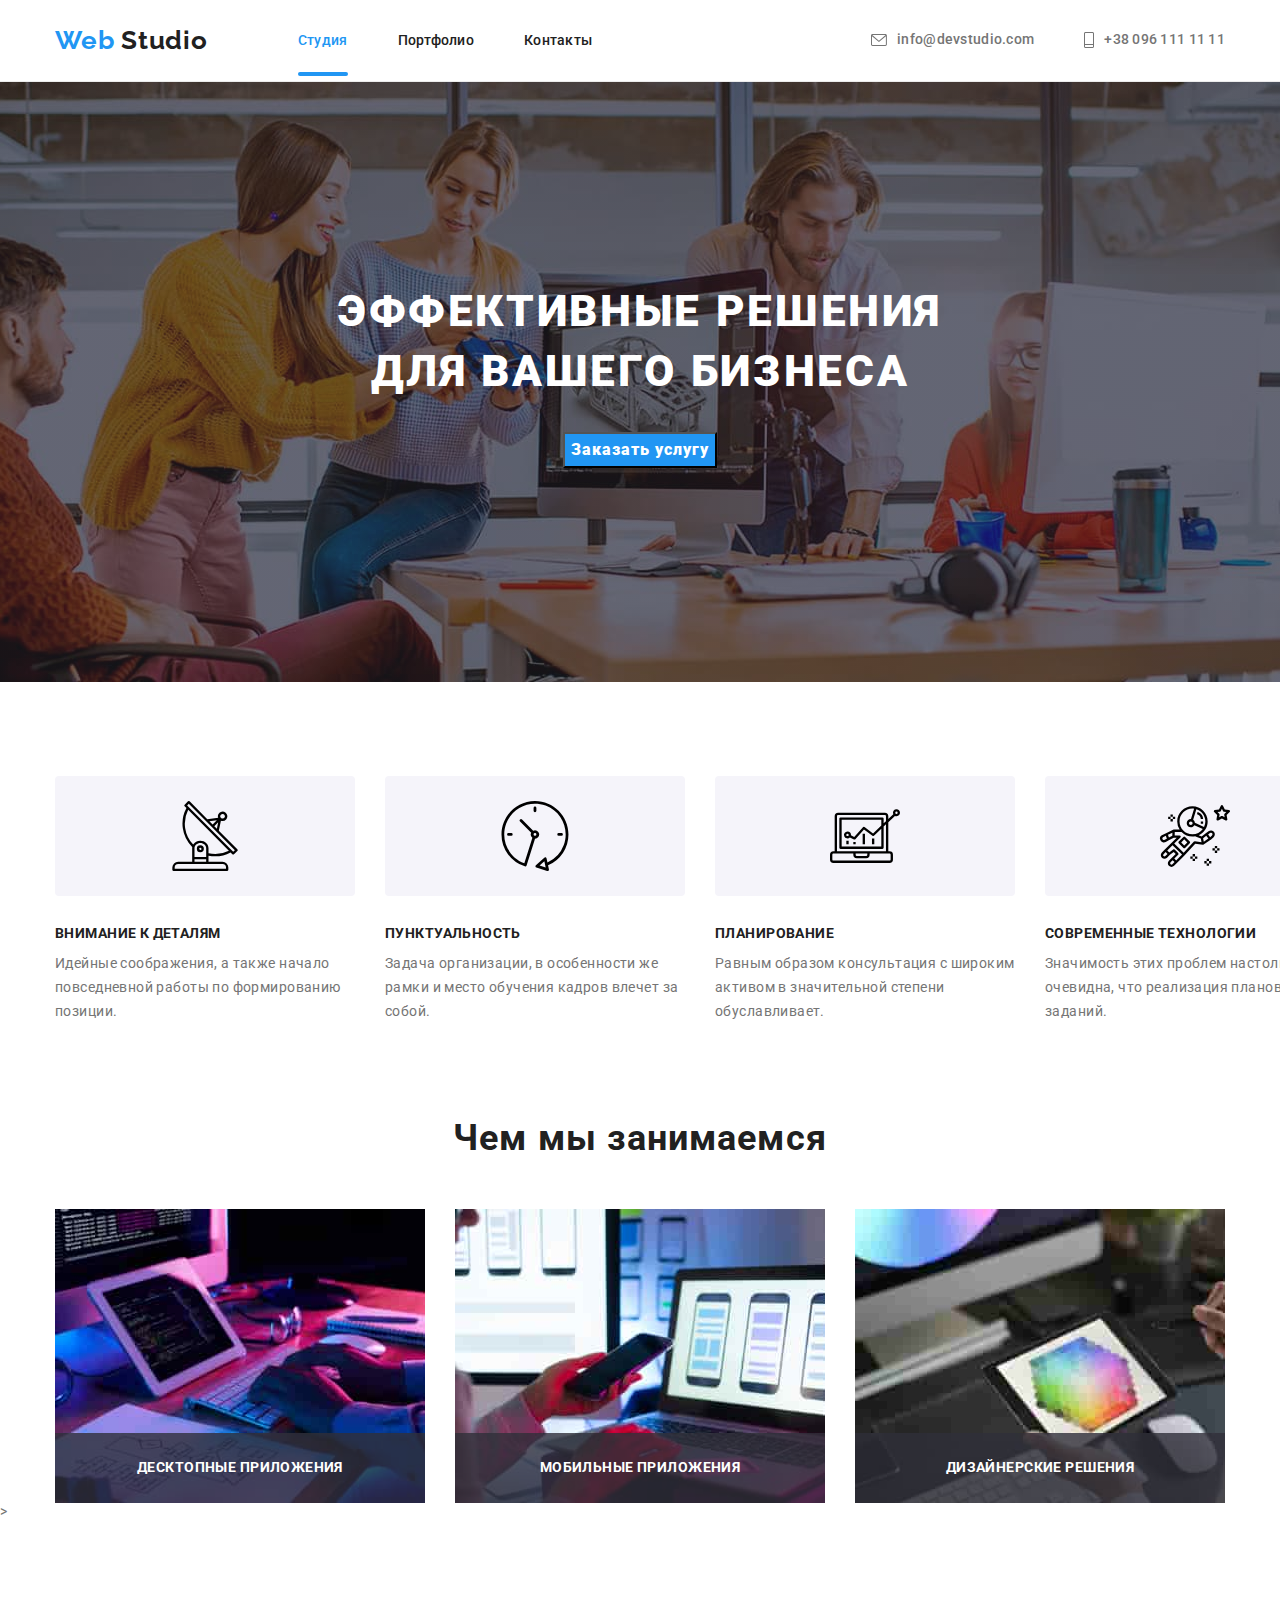
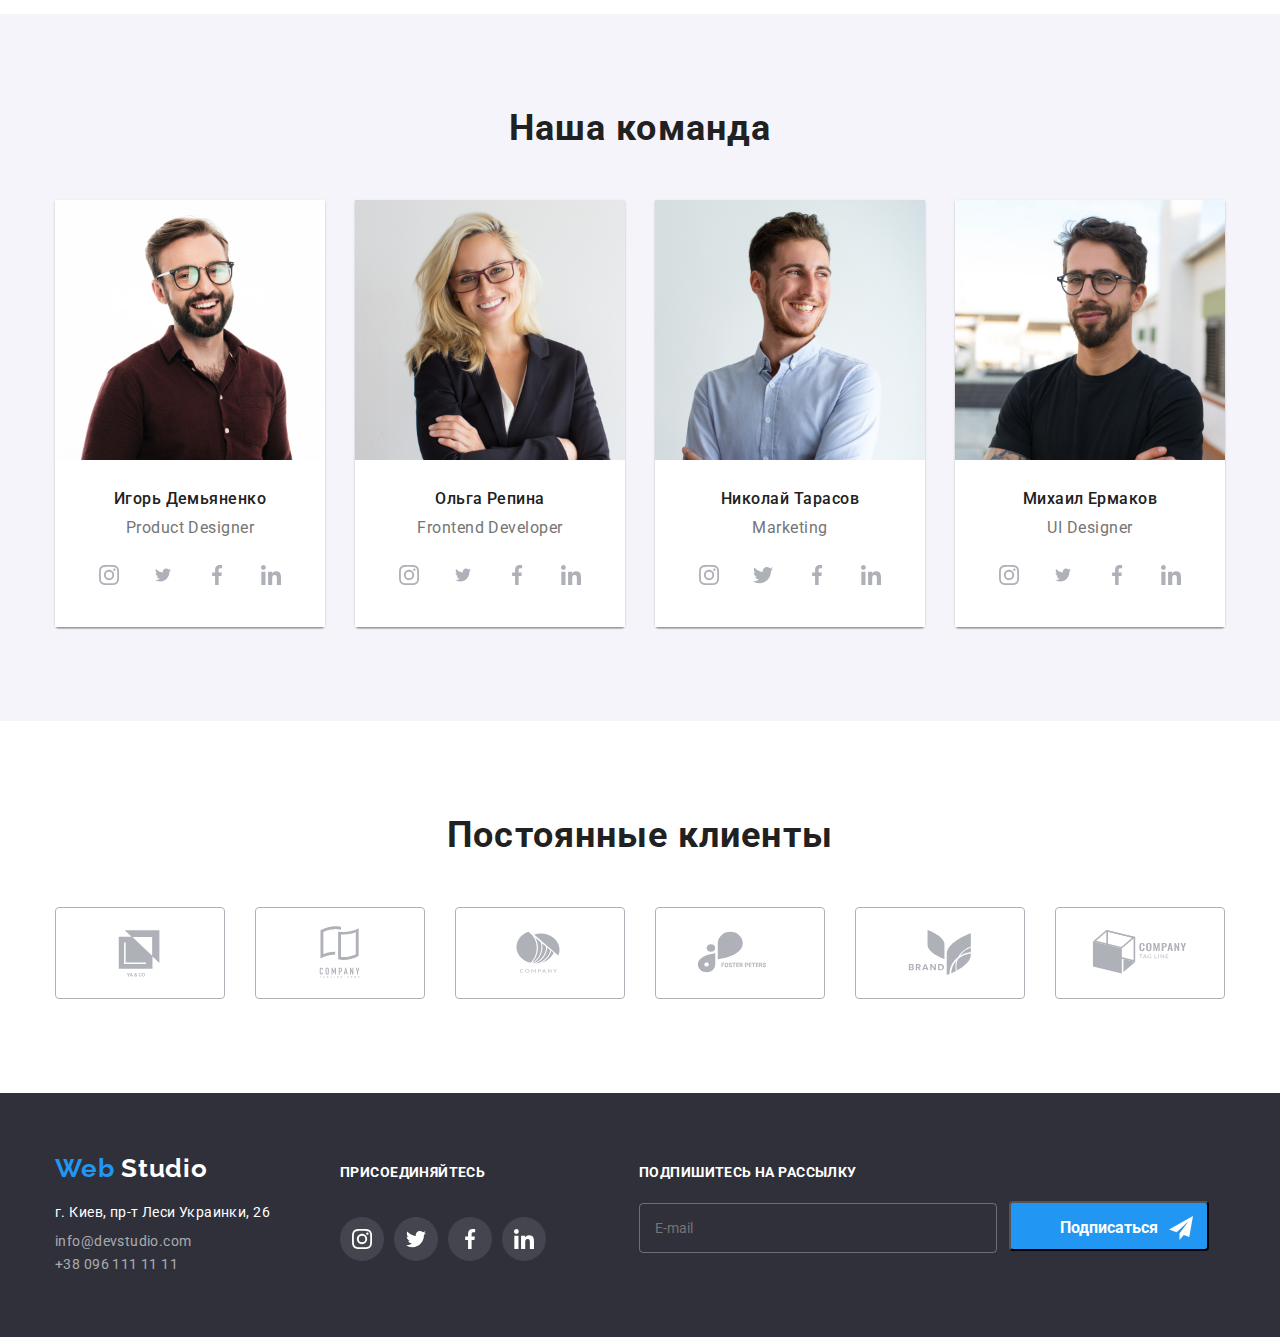
==== index.html @ 875eb4d7 "footer button" ====
<!DOCTYPE html>
<html lang="ru">

<head>
    <meta charset="UTF-8">
    <meta http-equiv="X-UA-Compatible" content="IE=edge">
    <meta name="viewport" content="width=device-width, initial-scale=1.0">
    <title>Document</title>
    <link rel="preconnect" href="https://fonts.googleapis.com">
    <link rel="preconnect" href="https://fonts.gstatic.com" crossorigin>
    <link
        href="https://fonts.googleapis.com/css2?family=Raleway:wght@700&family=Roboto:wght@400;500;700;900&display=swap"
        rel="stylesheet">
    <link rel="stylesheet" href="https://cdn.jsdelivr.net/npm/modern-normalize@1.1.0/modern-normalize.min.css">
    <link rel="stylesheet" href="./css/styles.css"
 </head>
  <body class="body">
    <header class="header">
        <div class="container container-header">
            <nav class="nav">
                <a href="" class="nav-logo"> <span class=nav-logo-begin>Web</span> <span
                    class=nav-logo-end>Studio</span></a>

                <ul class="nav-list">
                    <li class="item"><a href="./index.html" class="nav-list-link current">Студия</a></li>
                    <li class="item"><a class="nav-list-link" href="./portfolio.html">Портфолио</a></li>
                    <li class="item"><a class="nav-list-link" href="">Контакты</a></li>

                </ul>
            </nav>

            <ul class="contacts">
                <li class="contacts-item">
                    <a class="contacts-mail" href="mailto:info@devstudio.com">
                        <svg class="envelope">
                            <use href="./Images/symbol-defs.svg#envelope">
                            </use>
                        </svg>
                        info@devstudio.com
                    </a>
                </li>
                <li class="contacts-item">
                    <a class="contacts-phone" href="tel:+380961111111">
                        <svg class="phone">
                            <use href="./Images/symbol-defs.svg#smartphone">
                            </use>
                        </svg>+38 096 111 11 11
                    </a>
                </li>
            </ul>
        </div>
    </header>
    

    <main>

        <section class="hero">
            <h1 class="hero-title">Эффективные решения для вашего бизнеса
                
            </h1>
                <button data-modal-open class="hero-button" type="button">Заказать услугу</button>
               
            <div class="backdrop is-hidden" data-modal>
                <div class="modal">
                    <button  data-modal-close class="modal-btn">
                    <svg width="18px" height="18px" class="modal-btn-icon">
                        <use href="./Images/symbol-defs.svg#close">
                        </use>
                    </svg></button>
                    <form class="form">
                        <b class="form-title" >Оставьте свои данные, мы вам перезвоним</b>
                       <div class="form-field">
                        <label class="form-label" for="name" id="name">Имя</label>
                        <input class="form-input" type="text"name="name">
                        </div>
                        <div class="form-field">
                        <label class="form-label" for="tel" >Телефон</label>
                        <input class="form-input" type="tel" name="tel" id="tel">
                        </div>
                        <div class="form-field">
                        <label class="form-label" for="email" >Почта</label>
                        <input class="form-input" class="form-input" type="email" name="email" id="email">
                        </div>
                        <div class="form-field"> 
                        <label class="form-label" for="comment">Комментарий</label>
                        <textarea  class="form-comment"  name="comment" id="comment" cols="" rows="10" placeholder="Введите текст"></textarea>
                        </div>
                       <div class="form-field">
                           <input class="form-input" type="checkbox" id="policy">
                        <label class="form-label" for="policy">Соглашаюсь с рассылкой и принимаю 
                            <a href="">Условия договора</a>
                        </label>
                        </div>
                          
                        <button type="submit">Отправить
                        </button>
                       
                    </form>
                </div>
            </div>
        </section>
       
        <!-- СЕКЦИЯ Особенности -->
        <section class="features-section">
            <div class="container">
                <h2  hidden
                class="section-title">Особенности</h2>
                    <ul class="features-list">
                        <li class="features-item">
                            <div class="features-item-desc">
                                <svg class="features-icon">
                                    <use href="./Images/symbol-defs.svg#antenna"></use>
                                </svg>
                            </div>
                        <h3 class="features-title">Внимание к деталям</h3>
                        <p class="features-desс">Идейные соображения, а также начало повседневной работы по формированию позиции.</p>
                        </li>
                        <li class="features-item">
                            <div class="features-item-desc">
                                <svg class="features-icon">
                                    <use href="./Images/symbol-defs.svg#clock"></use>
                                </svg>
                            </div>
                            <h3 class="features-title">Пунктуальность</h3>
                            <p class="features-desс">Задача организации, в особенности же рамки и место обучения кадров влечет за собой.</p>
                        </li>
                        <li  class="features-item">
                            <div class="features-item-desc">
                                <svg class="features-icon">
                                <use href="./Images/symbol-defs.svg#diagram"></use>
                                </svg>
                            </div>
                            <h3 class="features-title">Планирование</h3>
                            <P class="features-desс">Равным образом консультация с широким активом в значительной степени обуславливает.</P>
                        </li>
                        <li class="features-item">
                            <div class="features-item-desc">
                                <svg class="features-icon">
                                    <use href="./Images/symbol-defs.svg#astronaut"></use>
                                </svg>
                            </div>
                            <h3 class="features-title">Современные технологии</h3>
                            <p class="features-desс" >Значимость этих проблем настолько очевидна, что реализация плановых заданий.</p>
                        </li>
                    </ul>
            </div>
                    
        </section>   
                
        <!-- Секция Чем мы занимаемся -->
        <section class="activities-section">
            <div class="container">
            <h2 class="section-title">Чем мы занимаемся</h2>
                <ul class="activities">
                    <li class="activities-item"> <img src="./Images/pic1.jpg" alt="Десктоп" width="370">
                    <div class="activities-item-header">
                        <h3 class="activities-title">Десктопные приложения</h3>
                    </div>
                    </li>
                    <li class="activities-item"> <img src="./Images/pic2.jpg" alt="Мобильные приложения" width="370">
                        <div class="activities-item-header">
                            <h3 class="activities-title">Мобильные приложения</h3>
                        </div>
                    </li>
                    <li class="activities-item"> <img src="./Images/pic3.jpg" alt="Графика" width="370">
                        <div class="activities-item-header">
                            <h3 class="activities-title">Дизайнерские решения</h3>
                        </div>
                    </li>

                </ul>
            </div>>

        </section>
        <!-- Секция Наша команда -->
        <section class="section-team">
            <div class="container"><h2 class="section-title">Наша команда</h2>
                <ul class="team">
                    <li>
                        <img src="./Images/photo1.jpg" alt="Игорь Демьяненко" width="270">
                       <div class="team-member"> <h3 class="name">Игорь Демьяненко</h3>
                        <p class="job">Product Designer</p>
                        <ul class="social-net">
                            <li class="net-name">
                               <a class="social-link" href="" >
                                    <svg width="20px" height="20px" class="social-item">
                                        <use
                                            href="./Images/symbol-defs.svg#instagram">
                                        </use>
                                    </svg>
                                </a>
                            </li>
                            <li class="net-name">
                               <a class="social-link" href="">
                                <svg width="20px" height="16px" class="social-item">
                                    <use
                                        href="./Images/symbol-defs.svg#twitter">
                                    </use>
                                </svg>
                               </a>
                            </li>
                            <li class="net-name">
                                <a class="social-link" href="">
                                    <svg  width="20px" height="20px" class="social-item">
                                        <use
                                            href="./Images/symbol-defs.svg#facebook">
                                        </use>
                                    </svg>
                                </a>
                            </li>
                            <li class="net-name">
                                <a class="social-link" href="">
                                    <svg width="20px" height="20px" class="social-item">
                                        <use
                                            href="./Images/symbol-defs.svg#linkedin">
                                        </use>
                                    </svg>
                                </a>
                            </li>
                        </ul>
                        </div>
                    </li>
                    <li>
                        <img src="./Images/photo2.jpg" alt="Ольга Репина" width="270">
                        <div class="team-member"><h3 class="name">Ольга Репина</h3>
                        <p class="job">Frontend Developer</p>
                        <ul class="social-net">
                            <li class="net-name">
                                <a class="social-link" href="">
                                    <svg width="20px" height="20px" class="social-item">
                                        <use
                                            href="./Images/symbol-defs.svg#instagram">
                                        </use>
                                    </svg>
                                </a>
                            </li>
                            <li class="net-name">
                                <a class="social-link" href="">
                                    <svg width="20px" height="16px"class="social-item">
                                        <use
                                            href="./Images/symbol-defs.svg#twitter">
                                        </use>
                                    </svg>
                                </a>
                            </li>
                            <li class="net-name">
                                <a class="social-link"
                                href="">
                                    <svg width="20px" height="20px" class="social-item">
                                        <use
                                            href="./Images/symbol-defs.svg#facebook">
                                        </use>
                                    </svg>
                                </a>
                            </li>
                            <li class="net-name">
                                <a class="social-link"     href="">
                                <svg width="20px" 
                                height="20px" class="social-item">
                                    <use
                                        href="./Images/symbol-defs.svg#linkedin">
                                    </use>
                                </svg>
                               </a>
                            </li>
                        </ul>
                        </div>
                    </li>
                    <li>
                        <img src="./Images/photo3.jpg" alt="Николай Тарасов" width="270">
                        <div class="team-member"><h3 class="name">Николай Тарасов</h3>
                            <p class="job">Marketing</p>
                            <ul class="social-net">
                                <li class="net-name">
                                    <a class="social-link"  href="">
                                        <svg width="20px" height="20px"
                                        height="20px"  class="social-item">

                                            <use
                                                href="./Images/symbol-defs.svg#instagram">
                                            </use>
                                        </svg>
                                    </a>
                                </li>
                                <li class="net-name">
                                    <a class="social-link" href="">
                                        <svg width="20px" height="16px class="social-item">
                                            <use
                                                href="./Images/symbol-defs.svg#twitter">
                                            </use>
                                        </svg>
                                    </a>
                                </li>
                                <li class="net-name">
                                    <a class="social-link"     href="">
                                        <svg width="20px" height="20px" class="social-item">
                                            <use
                                                href="./Images/symbol-defs.svg#facebook">
                                            </use>
                                        </svg>
                                    </a>
                                </li>
                                <li class="net-name">
                                    <a class="social-link"     href="">
                                        <svg width="20px" height="20px" class="social-item">
                                            <use
                                                href="./Images/symbol-defs.svg#linkedin">
                                            </use>
                                        </svg>
                                    </a>
                                </li>
                            </ul>
                            
                            </div>
                    </li>
                    <li>
                        <img src="./Images/photo4.jpg" alt="Михаил Ермаков" width="270">
                        <div class="team-member"><h3 class="name">Михаил Ермаков</h3>
                            <p class="job">UI Designer</p>
                            <ul class="social-net">
                                <li class="net-name">
                                    <a class="social-link"     href="">
                                    <svg width="20px" height="20px class="social-item">
                                        <use
                                            href="./Images/symbol-defs.svg#instagram">
                                        </use>
                                    </svg>
                                   </a>
                                </li>
                                <li class="net-name">
                                    <a class="social-link"     href="">
                                    <svg width="20px" height="16px" class="social-item">
                                        <use
                                            href="./Images/symbol-defs.svg#twitter">
                                        </use>
                                    </svg>
                                   </a>
                                </li>
                                <li class="net-name">
                                    <a class="social-link"     href="">
                                        <svg width="20px" height="20px" class="social-item">
                                            <use
                                                href="./Images/symbol-defs.svg#facebook">
                                            </use>
                                        </svg>
                                    </a>
                                </li>
                                <li class="net-name">
                                    <a class="social-link"     href="">
                                    <svg width="20px" height="20px" class="social-item">
                                        <use
                                            href="./Images/symbol-defs.svg#linkedin">
                                        </use>
                                    </svg>
                                   </a>
                                </li>
                            </ul></div>
                    </li>
    
                </ul></div>
            
        </section>

 <!-- Секция Постоянные клиенты -->
        <section class="section-clients">
            <div class="container">
                <h2 class="section-title">Постоянные клиенты</h2>
                <ul class="clients-list">
                    <li class="clients-list-item">
                        <a class="clients-link"   href="">
                            <svg width="106px" height="60px" class="clients-icon">
                                <use href="./Images/symbol-defs.svg#logo1">
                                </use>
                            </svg>
                        </a>
                    </li>
                    <li class="clients-list-item">
                        <a class="clients-link"   href="">
                            <svg width="106px" height="60px" class="clients-icon">
                                <use href="./Images/symbol-defs.svg#logo2">
                                </use>
                            </svg>
                        </a>
                    </li>
                    <li class="clients-list-item">
                        <a class="clients-link"   href=""">
                            <svg width="106px" height="60px" class="clients-icon">
                                <use href="./Images/symbol-defs.svg#logo3">
                                </use>
                            </svg>
                        </a>   
                    </li>
                    <li class="clients-list-item">
                        <a class="clients-link"   href="">
                            <svg width="106px" height="60px" class="clients-icon">
                                <use href="./Images/symbol-defs.svg#logo4">
                                </use>
                            </svg>
                        </a>
                    </li>
                    <li class="clients-list-item">
                        <a class="clients-link"   href="">
                            <svg width="106px" height="60px" class="clients-icon">
                                <use href="./Images/symbol-defs.svg#logo5">
                                </use>
                            </svg>
                        </a>
                    </li>
                    <li class="clients-list-item">
                        <a class="clients-link"   href="">
                            <svg width="106px" height="60px" class="clients-icon">
                                <use href="./Images/symbol-defs.svg#logo6">
                                </use>
                            </svg>
                        </a>
                    </li>
                </ul>
            </div>
        </section>   
    </main>
    <footer class="footer">
            <div class="container footer-container">
                <div class="logo-part">
                    <a class="footer-logo" href=""><span class=footer-logo-begin>Web</span> <span class=footer-logo-end>Studio</span></a>
                    <address class="add">
                        <p class="post-add">г. Киев, пр-т Леси Украинки, 26</p>
                        <ul class="add-info">
                            <li><a class="footer-contacts"href="mailto:info@devstudio.com">info@devstudio.com</a>
                            </li>
                            <li><a class="footer-contacts"href="tel:+380961111111">+38 096 111 11 11</a></li>
                        </ul>
                    </address>
                </div>
                    <div class="join-part">
                        <h3 class="title-join">ПРИСОЕДИНЯЙТЕСЬ</h3>
                        <ul class="social-net">
                            <li class="net-name-footer">
                               <a class="footer-link" href="">
                                    <svg width="20px" height="20px"class="social-item">
                                        <use
                                            href="./Images/symbol-defs.svg#instagram">
                                        </use>
                                    </svg>
                                </a>
                            </li>
                            <li class="net-name-footer">
                               <a class="footer-link" href="">
                                <svg width="20px" height="16px class="social-item">
                                    <use
                                        href="./Images/symbol-defs.svg#twitter">
                                    </use>
                                </svg>
                               </a>
                            </li>
                            <li class="net-name-footer">
                                <a class="footer-link" href="">
                                    <svg width="20px" height="20px"  class="social-item">
                                        <use
                                            href="./Images/symbol-defs.svg#facebook">
                                        </use>
                                    </svg>
                                </a>
                            </li>
                            <li class="net-name-footer">
                                <a class="footer-link" href="">
                                    <svg width="20px" height="20px" class="social-item">
                                        <use
                                            href="./Images/symbol-defs.svg#linkedin">
                                        </use>
                                    </svg>
                                </a>
                            </li>
                        </ul>

                    </div>
                <div class="subscribe-form">
                    <form>
                        <h3 class="title-join">ПОДПИШИТЕСЬ НА РАССЫЛКУ</h3>
                    <label for="email"></label>
                    <div class="subscribe-field"><input class="footer-input" type="email" name="email" id="email"placeholder="E-mail">
                        <button class="subscribe-btn" type="submit">Подписаться
                            <svg class="subscribe-icon" width="24px" height="24px">
                                <use href="./Images/symbol-defs.svg#send">
                                </use>
                            </svg>
                        </button></div>
                    
                    </form>
                </div>
            </div>
    </footer>
    <script src="./js/modal.js"></script>
    </body>
</html>
---- css/styles.css ----
:root{
    --main-font-family:Roboto,
    sans-serif;
    --secondary-font-family:Raleway,
    sans-serif;

    --primary-text-color:#757575;
    --title-text-color:rgba(33, 33, 33, 1);
    --accent-color:#2196F3;
    --primary-background-color:#FFFFFF;
    --secondary-background-color:rgba(245, 244, 250, 1);
    --dark-background-color: rgba(47, 48, 58, 1);
    --primary-white-color: rgba(255, 255, 255, 1);
    
    --examples-item-gap:30px;
}
.body{
    font-family:var(--main-font-family);
    font-size: 14px;
    line-height: 1.18;
    background-color: var(--primary-background-color);
    color: var(--primary-text-color);
    }

    h1,h2,h3,h4,h5,h6,p {
        margin: 0px;
        margin: 0px;
    }

     ul {
        list-style: none;
        margin: 0px;
        padding: 0px;
    }

    img{
        display: block;
    }
    
.header{
    padding-top: 25px;
    padding-bottom: 25px;
    border-bottom: 1px solid #ECECEC;;

}
.container{
    width: 1200px;
    margin-left: auto;
    margin-right: auto;
    padding-left: 15px;
    padding-right: 15px;
 
}
.container-header{
    display: flex;
    align-items: center;
}

.nav{
    display:flex;
    align-items: center;

    text-decoration: none;
    
}

.nav-logo{
    font-family: var(--secondary-font-family);
    font-size: 26px;
    font-weight: 700;
    line-height: 1.19;
    letter-spacing: 0.03em;
    text-decoration: none;
}

.nav-logo-begin{
    color:var(--accent-color);
   
}
.nav-logo-end {
    color:var(--title-text-color);
    
}

.nav-list{
    display:flex;
    align-items: center; 
    margin-left: 90px;

}

.nav-list-link{
    color: var(--title-text-color);
    text-decoration:none;
    font-weight: 500;
    font-size: 14px;
    line-height: 1.14;
    letter-spacing: 0.02em;
    transition: color 250ms cubic-bezier(0.4, 0, 0.2, 1);
    
}

.item:not(:last-child) {
    margin-right: 50px;
}

.nav-list-link:hover,
.nav-list-link:focus {
    color:var(--accent-color);
}

.nav-list-link.current {
    position: relative;
    color:var(--accent-color);
    padding-bottom: 28px;
    
}
.nav-list-link.current::after{
    position: absolute;
    bottom: 0;
    left:0;
    content:"";
    display: block;
    width: 100%;
    height: 4px;
    border-radius:2px;
    background-color:var(--accent-color);

}
.contacts{
    display:flex;
    margin-left: auto;

}
.contacts-item{
    align-items: center; 
    color:rgba(117, 117, 117, 1)   
    ;
    transition: color 250ms cubic-bezier(0.4, 0, 0.2, 1),fill 250ms cubic-bezier(0.4, 0, 0.2, 1);
    
}
.contacts>li:not(:last-child){
    margin-right: 50px;
}
.contacts-item>:hover,
.contacts-item>:focus{
    color: var(--accent-color);
    fill: var(--accent-color);
    
}

.envelope{
    display: block;
    width: 16px;
    height: 12px;
    margin-right: 10px;
    fill:currentColor;
    
}

.contacts-mail{
    display: flex;
    align-items: center;
    font-weight: 500;
    font-size: 14px;
    line-height: 1.14;
    letter-spacing: 0.02em;
    text-decoration:none;
    color:var(--primary-text-color);
    transition: color 250ms cubic-bezier(0.4, 0, 0.2, 1);

}

.phone{
    display: block;
    width: 10px;
    height: 16px;
    margin-right: 10px;
    fill:currentColor;

}

.contacts-phone{
    display: flex;
    align-items: center;
    font-weight: 500;
    font-size: 14px;
    line-height: 1.14;
    letter-spacing: 0.02em;
    text-decoration:none;
    color:var(--primary-text-color);
    transition: color 250ms cubic-bezier(0.4, 0, 0.2, 1);
}

/* hero */
.hero{
    padding-top: 200px;
    padding-bottom: 200px;
    background-color:var(--dark-background-color);
    background-image:linear-gradient(to right, rgba(47,48,58,0.4),rgba(47,48,58,0.4)),
    url(../Images/hero.jpg);
    background-repeat: no-repeat;
    background-position: center;
    background-size:cover;
    height: 600px;
    max-width: 1600px;
    margin: 0 auto;
    text-align: center;
}

.hero-title{
    font-weight: 900;
    font-size: 44px;
    line-height:1.36;
    text-transform: uppercase;
    letter-spacing: 0.06em;
    width: 696px;
    margin: 0 auto;
    margin-bottom: 30px;
    color:var(--primary-white-color);

}

.hero-button{
    font-family:inherit;
    font-weight:900;
    font-size: 16px;
    line-height: 1.87;
    align-items: center;
    letter-spacing: 0.06em;
    color:var(--primary-white-color);
    background-color:var(--accent-color);
    cursor:pointer;
    transition: background-color 250ms cubic-bezier(0.4, 0, 0.2, 1);
    }

.hero-button:hover,
.hero-button:focus{
    background-color: rgba(33, 150, 243, 1);
    
    }
/* section features*/
.features-section{
    padding-top: 94px;
    padding-bottom: 94px;
}

.section-title{
    margin-bottom: 50px;
    font-weight: 700;
    font-size: 36px;
    line-height: 1.16;
    text-align: center;
    letter-spacing: 0.03em;

    color:var(--title-text-color);
}
.features-list{
    display: flex;
    
}
.features-item-desc{
    display: flex;
    align-items: center;
    justify-content: center;
    width: calc(100%/4)-30px; 
    height: 120px;
    background: #F5F4FA;
    border-radius: 4px;
    margin-bottom: 30px;

}

.features-icon{
    display: block;
    width: calc(100%/4)-30px; ;
    height: 70px;

}

.features-item{
    width: calc(100%/4)-30px;
}

.features-item:not(:last-child){
    margin-right: 30px;
}

.features-title{
    margin-bottom: 10px;
    font-weight: 700;
    font-size: 14px;
    line-height: 1.14;
    letter-spacing: 0.03em;
    text-transform: uppercase;
    color:var(--title-text-color);
}

.features-desс{
    font-size: 14px;
    line-height: 1.71;
    letter-spacing: 0.03em;
    color:var(--primary-text-color);
    
  }

  /* Чем мы занимаемся */
.activities-section{
    padding-bottom: 94px;
}
.activities{
    display: flex;
  }
    
.activities-item{
    position: relative;
    width: calc(100%-60px)/3;
    z-index: 1;
}

.activities-item:not(:last-child){
    margin-right: 30px;
}
  
.activities-item-header{
    position: absolute;
    display: inline-block;
    bottom: 0;
    left: 0;
    width: 100%;
    height: 70px;
    padding-top: 27px;
    padding-bottom: 27px;
    background-color:rgba(47, 48, 58, 0.8);
   
}
.activities-title{
    text-transform: uppercase;
    font-weight: 700;
    font-size: 14px;
    line-height: 1.14;
    text-align: center;
    letter-spacing: 0.03em;
    color:var(--primary-white-color);
}
}
.section-title{
    margin-bottom: 50px;
  }

/* section team */
.section-team{
    padding-top: 94px;
    padding-bottom: 94px;
    background-color:var(--secondary-background-color);
}

.team{
    display: flex;
}

.team>li{
    width: calc(100%-90px)/4;
    box-shadow: 0px 1px 3px rgba(0, 0, 0, 0.12), 0px 1px 1px rgba(0, 0, 0, 0.14), 0px 2px 1px rgba(0, 0, 0, 0.2); 
    border-radius: 0px 0px 4px 4px;
}

.team>li:not(:last-child){
    margin-right: 30px;
}
.team-member{
    padding-top: 30px;
    padding-bottom: 30px;
    background-color:var(--primary-background-color);
}
.name{
    font-weight: 500;
    font-size: 16px;
    line-height: 1.18;
    text-align: center;
    letter-spacing: 0.03em;
    color: var(--title-text-color);

    margin-bottom: 10px;
}
    
.job{
    font-size: 16px;
    line-height: 1.18;
    text-align: center;
    letter-spacing: 0.03em;
    color:var(--primary-text-color);
   
}
.social-net{
    display: flex;
    justify-content: center;
    margin-top: 16px;
   
}
.net-name{
    display: flex;
    align-items:center;
    justify-content: center;
    border-radius:50%;
    
}
.net-name:not(:last-child){
    margin-right: 10px;
}

.social-link{
    display: flex;
    width: 44px;
    height: 44px;
    align-items:center;
    justify-content: center;
    border-radius:50%;
    fill: #AFB1B8;
    transition: background-color 250ms cubic-bezier(0.4, 0, 0.2, 1), fill 250ms cubic-bezier(0.4, 0, 0.2, 1);
    
}

.social-item{
    display: block;
}

.social-link:hover,
.social-link:focus{
    fill:var(--primary-white-color);
    background-color:var(--accent-color);

}
  /* Section Постоянные клиенты */
.section-clients{ 
    padding-top: 94px;
    padding-bottom: 94px;
}
.clients-list{
    display: flex;
    justify-content: center;
    align-items:center;

}
.clients-list-item{
    fill: rgba(175, 177, 184, 1);

    }
.clients-list-item:not(:last-child){
    margin-right: 30px;
}
   
.clients-link{
    display: block;
    display: flex;
    align-items:center;
    justify-content: center;
    width: 170px ;
    height: 92px;
    box-sizing: border-box;
    border: 1px solid #AFB1B8;
    border-radius: 4px;
    transition: border 250ms cubic-bezier(0.4, 0, 0.2, 1);
    
}
.clients-link:hover,
.clients-link:focus{
    border: 1px solid var(--accent-color);
    
}

.clients-link:hover .clients-icon,
.clients-link:focus .clients-icon{
    fill: var(--accent-color);
}
.clients-icon{
    display: block;
    fill: rgba(175, 177, 184, 1);
    transition: fill 250ms cubic-bezier(0.4, 0, 0.2, 1);
}

/* footer */

.footer{
    padding-top: 60px;
    padding-bottom: 60px;
    background-color:var(--dark-background-color);
}
.footer-container{
    display: flex;
    align-items: baseline;
}
.footer-logo{
    margin-bottom: 20px;
    display: block;
    font-family: var(--secondary-font-family);
    font-weight: 700;
    font-size: 26px;
    line-height: 1.19;
    letter-spacing: 0.03em;
    text-decoration: none;
    
}
.footer-logo-begin{
    color:var(--accent-color);
}

.footer-logo-end {
    color: var(--primary-white-color);
    
}
.add{
    font-style: normal;
}
.post-add{
    margin-bottom: 9px;
    font-size: 14px;
    line-height: 1.17;
    letter-spacing: 0.03em;
    color:var(--primary-white-color);
    
}
.footer-contacts:not(:last-child){
    margin-bottom: 9px;
}
 
.footer-contacts{
    font-size: 14px;
    line-height: 1.71;
    letter-spacing: 0.03em;
    color: rgba(255, 255, 255, 0.6);
    text-decoration: none;
    transition: text-decoration 250ms cubic-bezier(0.4, 0, 0.2, 1);
}

.footer-contacts:hover,
.footer-contacts:focus{
    text-decoration: underline;
}

.net-name-footer{
    display: flex;
    align-items:center;
    justify-content: center;
    border-radius:50%;
    background-color:rgba(255, 255, 255, 0.1);}

.net-name-footer:not(:last-child){
    margin-right: 10px;}

.footer-link{
    display: block;
    display: flex;
    width: 44px;
    height: 44px;
    align-items:center;
    justify-content: center;
    border-radius:50%;
    fill: var(--primary-white-color);
    transition: background-color 250ms cubic-bezier(0.4, 0, 0.2, 1);
}

.footer-link:hover,
.footer-link:focus{
     background-color:var(--accent-color);
}
.subscribe-form{
    margin-left: 93px;
}
.join-part{
    display: flex;
    flex-direction:column ;
    margin-left: 70px;
}

.title-join{
    display: block;
    margin-bottom: 20px; 
    font-weight: 700;
    font-size: 14px;
    line-height: 1.14;
    letter-spacing: 0.03em;
    text-transform: uppercase;
    color:var(--primary-white-color);

}
.subscribe-field{
    display: flex;
    align-items: baseline;
}
.footer-input{
    width: 358px;
    height: 50px;
    margin-right: 12px;
    padding: 15px;
    border: 1px solid rgba(255, 255, 255, 0.3);
    background-color:transparent;
    border-radius:4px;
    
}
.subscribe-btn{
    position: relative;
    width: 200px;
    height: 50px;
    padding: 10px 28px;
    background-color: var(--accent-color);
    color:var(--primary-white-color);
    font-size: 16px;
    font-weight: 700;
    line-height: 1.88;
    border-radius:4px;
}
.sign{
    padding-left: 10px;
    
}
.subscribe-icon{
  position: absolute;
  top: 13px;
  left: 148px;
  margin-left: 10px;
  /* top: 148px 13px; */
}
    
/* Портофолио */

.projects-section{
    padding-top: 94px;
    padding-bottom: 94px;
}

.projects{
    display: flex;
    justify-content: center;
    margin-bottom: 50px;
}
.project-item:not(:last-child){
    margin-right: 8px;
}
.project-button { 
    padding: 6px 22px;
    font-family: inherit;
    font-weight: 500;
    font-size: 16px;
    line-height: 1.62;
    text-align: center;
    letter-spacing: 0.03em;

    color: var(--title-text-color);
    background-color: var(-secondary-background-color);
    cursor: pointer;
    border:transparent;
    border-radius: 4px;
    transition: background-color 250ms cubic-bezier(0.4, 0, 0.2, 1), color 250ms cubic-bezier(0.4, 0, 0.2, 1),
    box-shadow 250ms cubic-bezier(0.4, 0, 0.2, 1);

}

.project-button:hover,
.project-button:focus {
    background-color: var(--accent-color);
    color: var(--primary-white-color);
    box-shadow: 0px 3px 1px rgba(0, 0, 0, 0.1), 0px 1px 2px rgba(0, 0, 0, 0.08), 0px 2px 2px rgba(0, 0, 0, 0.12);
    border-radius: 4px;
}

.examples{
    display: flex;
    flex-wrap: wrap;
    flex-basis: calc(100%/3 - var(--examples-item-gap));
    margin-left: calc(-1*var(--examples-item-gap));
    margin-top: calc(-1*var(--examples-item-gap));
    
}

.examples-item{
   width: 370px;
   margin-left: var(--examples-item-gap);
   margin-top: var(--examples-item-gap);
   border-bottom: 1px solid #eeeeee;
}

.examples-link{
    position: relative;
    display: block;
    margin: 0;
    padding: 0;
    text-decoration: none;
    transition: box-shadow 250ms cubic-bezier(0.4, 0, 0.2, 1);
}

.examples-link:hover,
.examples-link:focus{
    box-shadow: 0px 1px 1px rgba(0, 0, 0, 0.12),
    0px 4px 4px rgba(0, 0, 0, 0.06),1px 4px 6px rgba(0, 0, 0, 0.16); 

}
.overlay{
    position: absolute;
    width: 370px;
    height: 294px;
    top: 0;
    left: 0;
    background-color:rgba(33, 150, 243, 0.9);
    opacity: 0;
    overflow: hidden;
    transform: translatey(294px);
    transition: transform 250ms cubic-bezier(0.4, 0, 0.2, 1),
    opacity 250ms cubic-bezier(0.4, 0, 0.2, 1);

}
.examples-link:hover .overlay{
    transform: translatey(0);
    opacity: 1;
}
.overlay-text{
    position: absolute;
    color:var(--primary-white-color);
    padding: 63px 24px;
    font-size: 18px;
    line-height: 1.56;

}
.examples-picture{
    position: relative;
    overflow: hidden;
}
.project-content{
    border:1px solid #eeeeee;
    border-top: none;
    padding: 20px 24px;
}

.project-name{
    font-weight: 700;
    font-size: 18px;
    line-height: 2;
    letter-spacing: 0.06em;

    color:var(--title-text-color);
}
.project-type{
    font-size: 16px;
    line-height:1.87;
    letter-spacing: 0.03em;

    color: var(--primary-text-color);

}

.backdrop{
    position: fixed;
    top:0;
    left: 0;
    z-index: 8;

    width: 100%;
    height: 100%;

    background-color:rgba(0, 0, 0, 0.2);

    opacity: 1;
    visibility: visible;
    transition: opacity 250ms cubic-bezier(0.4, 0, 0.2, 1),
    visibility 250ms cubic-bezier(0.4, 0, 0.2, 1);
}
.backdrop.is-hidden{
    opacity: 0;
    pointer-events: none;
    visibility: hidden;
    
}

.modal{
    position: absolute;
    top:50%;
    left:50%;
    transform: translate(-50%,-50%) scale(1);
    z-index: 9;

    width: 528px;
    height: 581px;
    
    background-color:rgba(255, 255, 255, 1);
    border-radius: 4px;

}

.backdrop.is-hidden .modal{
    transform:translate(-50%,-50%) scale(0.8);
}
.modal-btn{
    position: absolute;
    top: 8px;
    right: 8px;

    display: flex;
    justify-content: center;
    align-items:center;
   
    width: 30px;
    height: 30px;
    padding: 10px;

    background-color:var(--primary-white-color);
    border:1px solid rgba(0, 0, 0, 0.1);
    border-radius:50%;

}
.modal-btn-icon{
    color:rgba(0, 0, 0, 1);
    transition: fill 250ms cubic-bezier(0.4, 0, 0.2, 1) ;

}
.modal-btn-icon:hover,
.modal-btn-icon:focus{
    fill:var(--accent-color);}
    
.form{
    position: absolute;
    top:0;
    left:0;
    display: block;
    width: 528px;
    height: 581px;
    padding: 40px 39px 40px 41px;
    
}
.form-title{
    margin-bottom: 12px;
    font-weight: 700;
    font-size: 20px;
    line-height: 1.15;
    text-align: center;
    letter-spacing: 0.03em;

    color: #212121;


}
.form-field{
    display: block;
    display: flex;
    flex-direction: column;
    align-items: flex-start;
    margin-bottom: 10px;

}
.form-input{
    width: 448px;
    height: 40px;
    margin: 0;
    padding: 12px 15px;
    border: 1px solid rgba(33, 33, 33, 0.2);
    border-radius: 4px;

}
.form-label{
    margin-bottom: 4px;
    font-size: 12px;

}
.form-comment{
    width: 448px;
    height: 120px;
    resize: none;
    padding: 16px 12px;
    color:
    rgba(117, 117, 117, 0.5);
    border: 1px solid rgba(33, 33, 33, 0.2);
    border-radius: 4px;
    

}
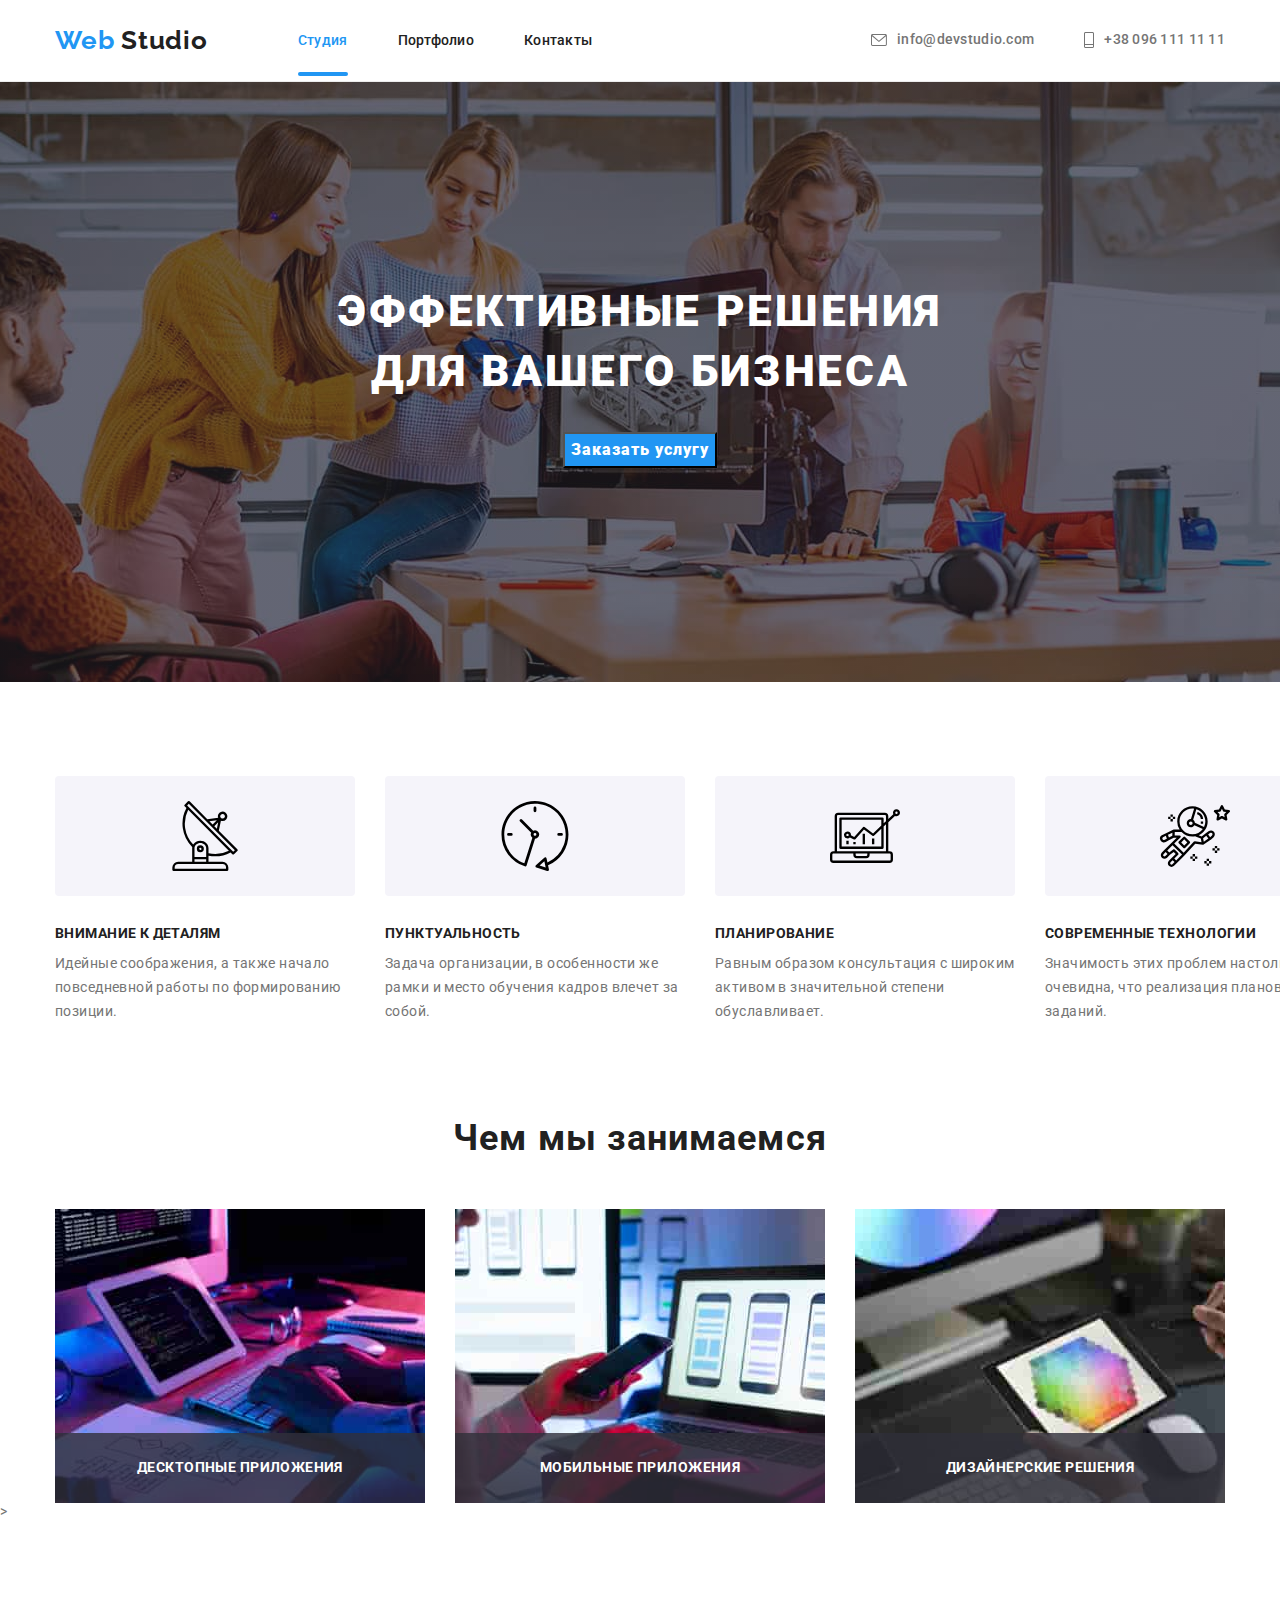
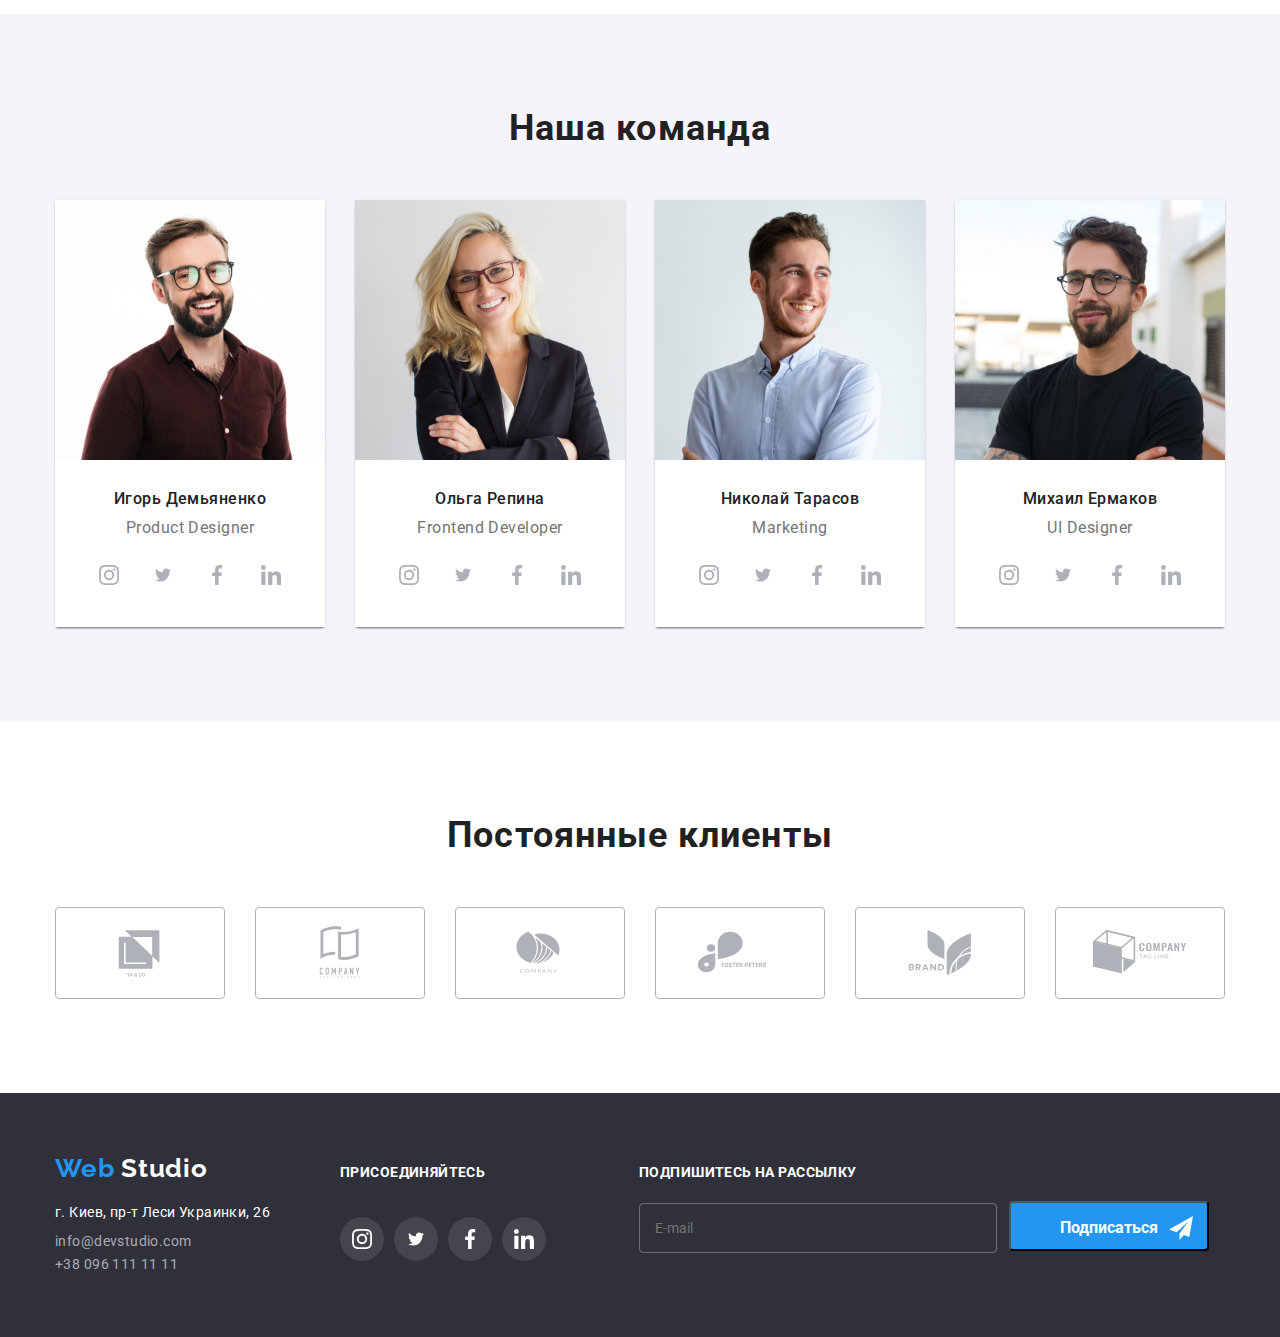
==== commit 8f8d7117: "corrected mistakes" ====
--- a/index.html
+++ b/index.html
@@ -62,7 +62,7 @@
                
             <div class="backdrop is-hidden" data-modal>
                 <div class="modal">
-                    <button  data-modal-close class="modal-btn">
+                    <button data-modal-close class="modal-btn">
                     <svg width="18px" height="18px" class="modal-btn-icon">
                         <use href="./Images/symbol-defs.svg#close">
                         </use>
@@ -72,27 +72,40 @@
                        <div class="form-field">
                         <label class="form-label" for="name" id="name">Имя</label>
                         <input class="form-input" type="text"name="name">
+                        <svg class="form-icon"width="18px" height="18px">
+                            <use  href="./Images/symbol-defs.svg#person"></use>
+                        </svg>
                         </div>
                         <div class="form-field">
                         <label class="form-label" for="tel" >Телефон</label>
                         <input class="form-input" type="tel" name="tel" id="tel">
+                        <svg class="form-icon"width="13px" height="13px">
+                            <use  href="./Images/symbol-defs.svg#phone"></use>
+                        </svg>
                         </div>
                         <div class="form-field">
                         <label class="form-label" for="email" >Почта</label>
                         <input class="form-input" class="form-input" type="email" name="email" id="email">
+                        <svg class="form-icon"width="15px" height="12px">
+                            <use  href="./Images/symbol-defs.svg#emaile"></use>
+                        </svg>
                         </div>
                         <div class="form-field"> 
                         <label class="form-label" for="comment">Комментарий</label>
                         <textarea  class="form-comment"  name="comment" id="comment" cols="" rows="10" placeholder="Введите текст"></textarea>
                         </div>
-                       <div class="form-field">
-                           <input class="form-input" type="checkbox" id="policy">
-                        <label class="form-label" for="policy">Соглашаюсь с рассылкой и принимаю 
-                            <a href="">Условия договора</a>
+                       <div class="form-field" >
+                        <label class="form-label policy" for="policy">
+                            <input class="checkbox" type="checkbox" id="policy">
+                            <span class="icon">
+
+                            </span>
+                            Соглашаюсь с рассылкой и принимаю 
+                            <a class="agree" href=""> Условия договора</a>
                         </label>
                         </div>
                           
-                        <button type="submit">Отправить
+                        <button class="policy-btn" type="submit">Отправить
                         </button>
                        
                     </form>
@@ -274,7 +287,7 @@
                                 <li class="net-name">
                                     <a class="social-link"  href="">
                                         <svg width="20px" height="20px"
-                                        height="20px"  class="social-item">
+                                        class="social-item">
 
                                             <use
                                                 href="./Images/symbol-defs.svg#instagram">
@@ -284,7 +297,7 @@
                                 </li>
                                 <li class="net-name">
                                     <a class="social-link" href="">
-                                        <svg width="20px" height="16px class="social-item">
+                                        <svg width="20px" height="16px" class="social-item">
                                             <use
                                                 href="./Images/symbol-defs.svg#twitter">
                                             </use>
@@ -320,7 +333,7 @@
                             <ul class="social-net">
                                 <li class="net-name">
                                     <a class="social-link"     href="">
-                                    <svg width="20px" height="20px class="social-item">
+                                    <svg width="20px" height="20px" class="social-item">
                                         <use
                                             href="./Images/symbol-defs.svg#instagram">
                                         </use>
@@ -445,7 +458,7 @@
                             </li>
                             <li class="net-name-footer">
                                <a class="footer-link" href="">
-                                <svg width="20px" height="16px class="social-item">
+                                <svg width="20px" height="16px" class="social-item">
                                     <use
                                         href="./Images/symbol-defs.svg#twitter">
                                     </use>
@@ -476,7 +489,7 @@
                 <div class="subscribe-form">
                     <form>
                         <h3 class="title-join">ПОДПИШИТЕСЬ НА РАССЫЛКУ</h3>
-                    <label for="email"></label>
+                    <label  for="email"></label>
                     <div class="subscribe-field"><input class="footer-input" type="email" name="email" id="email"placeholder="E-mail">
                         <button class="subscribe-btn" type="submit">Подписаться
                             <svg class="subscribe-icon" width="24px" height="24px">
--- a/css/styles.css
+++ b/css/styles.css
@@ -584,19 +584,27 @@
     color:var(--primary-white-color);
 
 }
+
+    
 .subscribe-field{
     display: flex;
     align-items: baseline;
 }
 .footer-input{
+    display: block;
     width: 358px;
     height: 50px;
     margin-right: 12px;
     padding: 15px;
+    color: var(--primary-white-color);
+    
     border: 1px solid rgba(255, 255, 255, 0.3);
     background-color:transparent;
     border-radius:4px;
     
+}
+.footer-input.focus{
+    color:var(--primary-white-color);
 }
 .subscribe-btn{
     position: relative;
@@ -610,16 +618,13 @@
     line-height: 1.88;
     border-radius:4px;
 }
-.sign{
-    padding-left: 10px;
-    
-}
+
 .subscribe-icon{
   position: absolute;
   top: 13px;
   left: 148px;
   margin-left: 10px;
-  /* top: 148px 13px; */
+ 
 }
     
 /* Портофолио */
@@ -805,6 +810,7 @@
     background-color:var(--primary-white-color);
     border:1px solid rgba(0, 0, 0, 0.1);
     border-radius:50%;
+    
 
 }
 .modal-btn-icon{
@@ -826,6 +832,9 @@
     padding: 40px 39px 40px 41px;
     
 }
+/* .form.is-open .modal-btn{
+    pointer-events: none;
+} */
 .form-title{
     margin-bottom: 12px;
     font-weight: 700;
@@ -835,10 +844,9 @@
     letter-spacing: 0.03em;
 
     color: #212121;
-
-
 }
 .form-field{
+    position: relative;
     display: block;
     display: flex;
     flex-direction: column;
@@ -847,12 +855,32 @@
 
 }
 .form-input{
-    width: 448px;
+    width: 100%;
     height: 40px;
     margin: 0;
-    padding: 12px 15px;
+    padding-left: 42px;
+    outline: none;
     border: 1px solid rgba(33, 33, 33, 0.2);
     border-radius: 4px;
+    cursor: pointer;
+    transition: fill 250ms cubic-bezier(0.4, 0, 0.2, 1);
+
+}
+.form-field:hover .form-icon,
+.form-field:focus .form-icon{
+    fill:var(--accent-color);
+}
+
+.form-input:hover,
+.form-input:focus,
+.form-comment:hover,
+.form-comment:focus{
+    border: 1px solid var(--accent-color);
+}
+.form-icon{
+    position: absolute;
+    top: 30px;
+    left:12px;
 
 }
 .form-label{
@@ -865,10 +893,53 @@
     height: 120px;
     resize: none;
     padding: 16px 12px;
+    outline: none;
     color:
     rgba(117, 117, 117, 0.5);
     border: 1px solid rgba(33, 33, 33, 0.2);
+    font-size: inherit;
     border-radius: 4px;
-    
-
+    margin-bottom: 20px;
+}
+.policy{
+    display: block;
+    display: flex;
+    justify-content: flex-start;
+}
+.checkbox{
+    appearance: none;
+    position: absolute;
+
+}
+.icon{
+    display: block;
+    width: 16px;
+    height: 15px;
+    margin: 0;
+    margin-right: 9px;
+    margin-left: 12px;
+    border: 1px solid rgba(33, 33, 33, 1);
+}
+.checkbox:checked + .icon{
+    background-image:url(../icons/check.svg);
+    background-size:contain;
+    background-origin:content-box;
+    background-color: var(--accent-color);
+}
+.agree{
+    color:var(--accent-color);
+    margin-left: 2px;
+}
+.policy-btn{
+    display: block;
+    width: 200px;
+    height: 50px;
+    padding: 10px 55px;
+    background-color:var(--accent-color);
+    color:var(--primary-white-color);
+    box-shadow: 0px 4px 4px rgba(0, 0, 0, 0.15);
+    border-radius: 4px;
+    margin-top: 30px;
+    margin-left: auto;
+    margin-right: auto;
 }